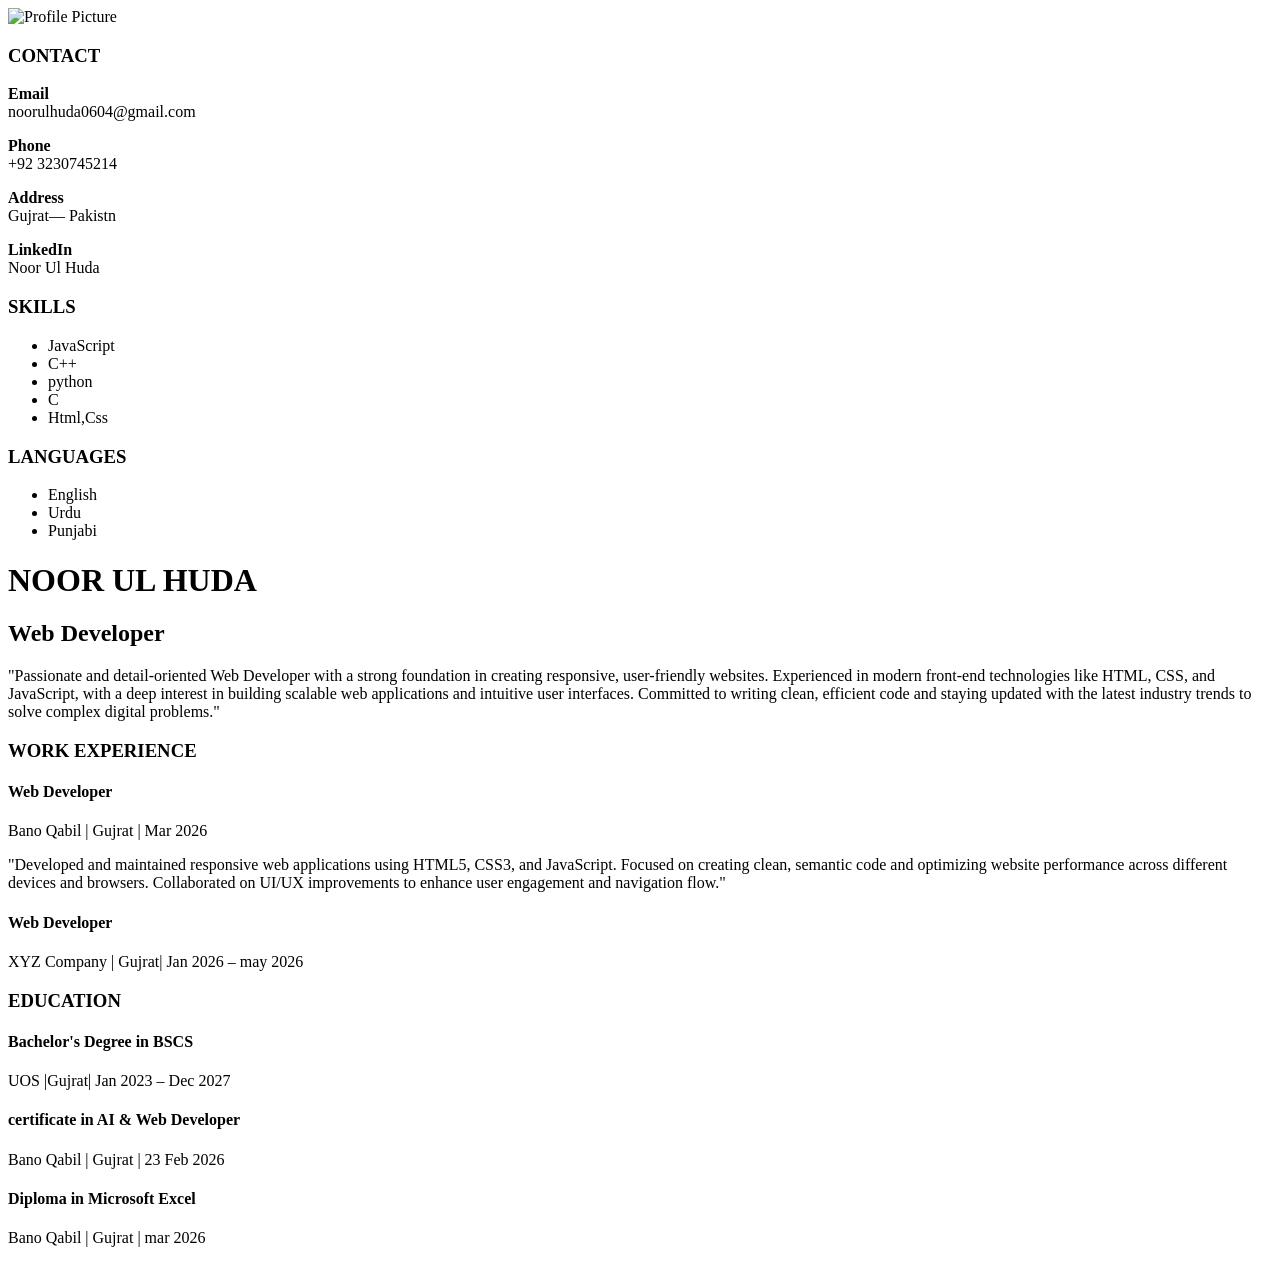
==== index.html @ 42b1e377 "Add files via upload" ====
<!DOCTYPE html>
<html lang="en">
<head>
    <meta charset="UTF-8">
    <meta name="viewport" content="width=device-width, initial-scale=1.0">
    <title>CV</title>
    <link rel="stylesheet" href="profile.css">
    <link href="https://fonts.googleapis.com/css2?family=Poppins:wght@300;400;600;700&display=swap" rel="stylesheet">
</head>
<body>
    <div class="cv-container">
        <aside class="sidebar">
            <div class="profile-img-container">
                <img src="TINY TAN .jpg" alt="Profile Picture" class="profile-img">
            </div>

            <section class="sidebar-section">
                <h3>CONTACT</h3>
                <p><strong>Email</strong><br>noorulhuda0604@gmail.com</p>
                <p><strong>Phone</strong><br>+92 3230745214</p>
                <p><strong>Address</strong><br> Gujrat— Pakistn</p>
                <p><strong>LinkedIn</strong><br>Noor Ul Huda</p>
            </section>

            <section class="sidebar-section">
                <h3>SKILLS</h3>
                <ul>
                    <li>JavaScript</li>
                    <li>C++</li>
                    <li>python</li>
                    <li>C</li>
                    <li>Html,Css</li>
                </ul>
            </section>

            <section class="sidebar-section">
                <h3>LANGUAGES</h3>
                <ul>
                    <li>English</li>
                    <li>Urdu</li>
                    <li>Punjabi</li>
                </ul>
            </section>
        </aside>

        <main class="main-content">
            <header>
                <h1>NOOR UL HUDA</h1>
                <h2 class="job-title">Web Developer</h2>
                <p class="summary">
                    "Passionate and detail-oriented Web Developer with a strong foundation in creating responsive, user-friendly websites. Experienced in modern front-end technologies like HTML, CSS, and JavaScript, with a deep interest in building scalable web applications and intuitive user interfaces. Committed to writing clean, efficient code and staying updated with the latest industry trends to solve complex digital problems."
                </p>
            </header>

            <section class="content-section">
                <h3>WORK EXPERIENCE</h3>
                <div class="experience-item">
                    <h4>Web Developer</h4>
                    <p class="meta">Bano Qabil | Gujrat | Mar 2026</p>
                    <p>"Developed and maintained responsive web applications using HTML5, CSS3, and JavaScript. Focused on creating clean, semantic code and optimizing website performance across different devices and browsers. Collaborated on UI/UX improvements to enhance user engagement and navigation flow."</p>
                </div>

                <div class="experience-item">
                    <h4>Web Developer</h4>
                    <p class="meta">XYZ Company | Gujrat| Jan 2026 – may 2026</p>
                    <p></p>
                </div>
            </section>

            <section class="content-section">
                <h3>EDUCATION</h3>
                <div class="education-item">
                    <h4>Bachelor's Degree in BSCS</h4>
                    <p class="meta">UOS |Gujrat| Jan 2023 – Dec 2027</p>
                </div>
                <div class="education-item">
                    <h4>certificate in AI & Web Developer</h4>
                    <p class="meta">Bano Qabil | Gujrat | 23 Feb 2026</p>
                </div>
                <div class="education-item">
                    <h4>Diploma in Microsoft Excel</h4>
                    <p class="meta">Bano Qabil | Gujrat | mar 2026 </p>
                </div>
            </section>
        </main>
    </div>
</body>
</html>
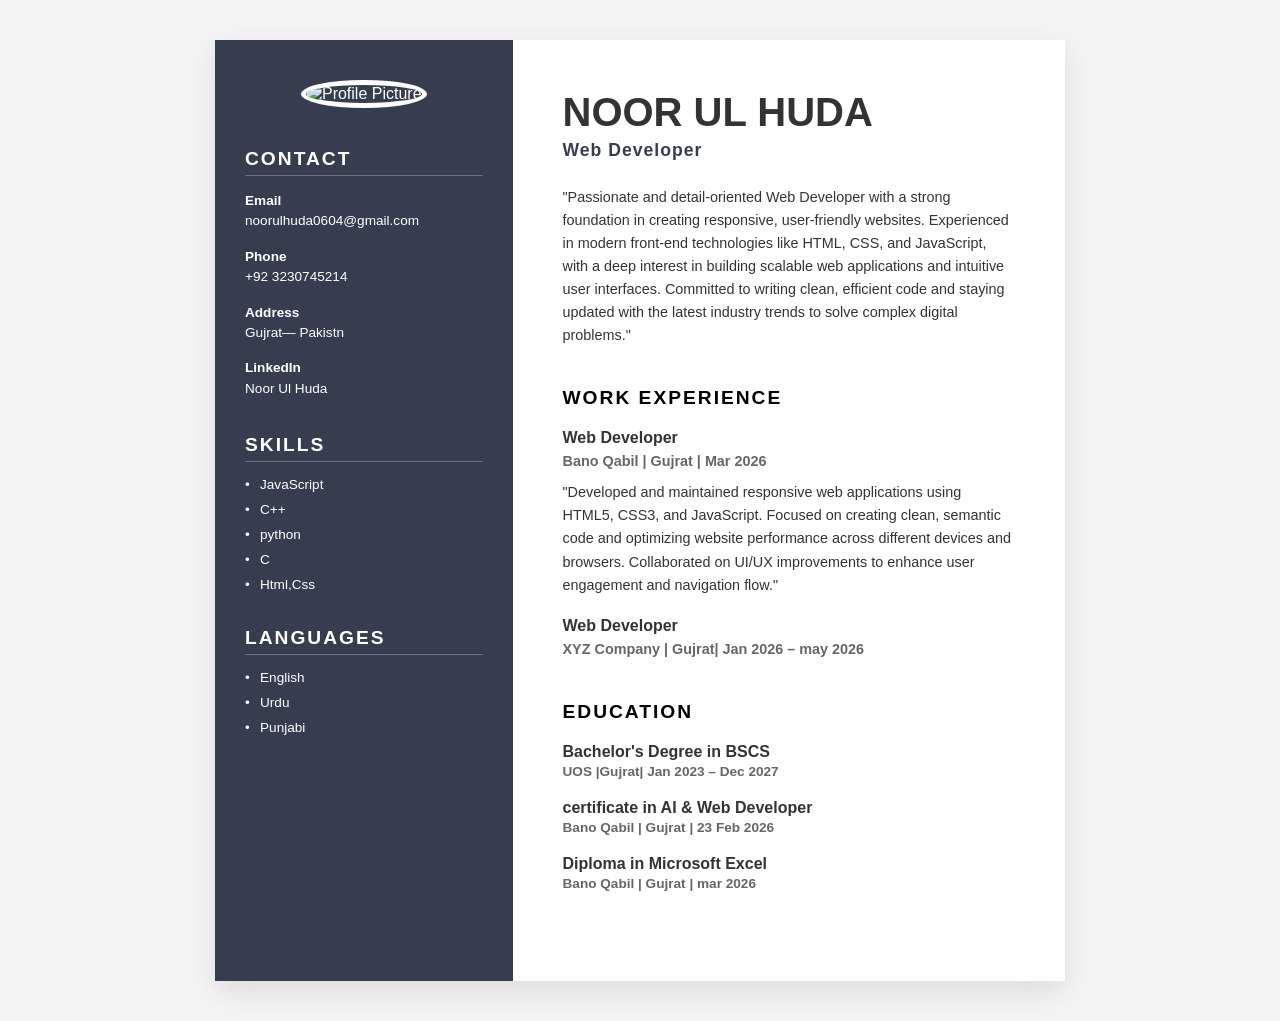
==== commit cf1c8a20: "Update index.html" ====
--- a/index.html
+++ b/index.html
@@ -4,7 +4,7 @@
     <meta charset="UTF-8">
     <meta name="viewport" content="width=device-width, initial-scale=1.0">
     <title>CV</title>
-    <link rel="stylesheet" href="profile.css">
+    <link rel="stylesheet" href="index.css">
     <link href="https://fonts.googleapis.com/css2?family=Poppins:wght@300;400;600;700&display=swap" rel="stylesheet">
 </head>
 <body>
@@ -85,4 +85,4 @@
         </main>
     </div>
 </body>
-</html>+</html>
--- a/index.css
+++ b/index.css
@@ -0,0 +1,138 @@
+* {
+    margin: 0;
+    padding: 0;
+    box-sizing: border-box;
+}
+
+body {
+    font-family: 'Poppins', sans-serif;
+    background-color: #f4f4f4;
+    display: flex;
+    justify-content: center;
+    padding: 40px 0;
+}
+
+.cv-container {
+    width: 850px; /* Standard A4 ratio width */
+    background-color: #fff;
+    display: flex;
+    box-shadow: 0 10px 30px rgba(0,0,0,0.1);
+}
+
+/* Sidebar Styling */
+.sidebar {
+    width: 35%;
+    background-color: #353d4f; /* Dark Blue-Grey shade */
+    color: #fff;
+    padding: 40px 30px;
+}
+
+.profile-img-container {
+    text-align: center;
+    margin-bottom: 40px;
+}
+
+.profile-img {
+    width: 180px;
+    height: 180px;
+    border-radius: 50%;
+    object-fit: cover;
+    border: 5px solid #fff;
+}
+
+.sidebar-section {
+    margin-bottom: 35px;
+}
+
+.sidebar-section h3 {
+    font-size: 1.2rem;
+    letter-spacing: 2px;
+    border-bottom: 1px solid #ffffff44;
+    padding-bottom: 5px;
+    margin-bottom: 15px;
+}
+
+.sidebar-section p {
+    font-size: 0.85rem;
+    line-height: 1.5;
+    margin-bottom: 15px;
+    font-weight: 300;
+}
+
+.sidebar-section ul {
+    list-style: none;
+}
+
+.sidebar-section ul li {
+    font-size: 0.85rem;
+    margin-bottom: 10px;
+    font-weight: 300;
+    position: relative;
+    padding-left: 15px;
+}
+
+.sidebar-section ul li::before {
+    content: "•";
+    position: absolute;
+    left: 0;
+}
+
+/* Main Content Styling */
+.main-content {
+    width: 65%;
+    padding: 50px;
+    color: #333;
+}
+
+header h1 {
+    font-size: 2.5rem;
+    font-weight: 700;
+    margin-bottom: 5px;
+}
+
+.job-title {
+    font-size: 1.1rem;
+    font-weight: 600;
+    color: #353d4f;
+    margin-bottom: 25px;
+    letter-spacing: 1px;
+}
+
+.summary {
+    font-size: 0.9rem;
+    line-height: 1.6;
+    margin-bottom: 40px;
+}
+
+.content-section {
+    margin-bottom: 40px;
+}
+
+.content-section h3 {
+    font-size: 1.2rem;
+    letter-spacing: 2px;
+    margin-bottom: 20px;
+    color: #000;
+}
+
+.experience-item, .education-item {
+    margin-bottom: 20px;
+}
+
+.experience-item h4, .education-item h4 {
+    font-size: 1rem;
+    font-weight: 700;
+    margin-bottom: 3px;
+}
+
+.meta {
+    font-size: 0.85rem;
+    font-weight: 600;
+    color: #666;
+    margin-bottom: 8px;
+}
+
+.experience-item p {
+    font-size: 0.9rem;
+    line-height: 1.6;
+}
